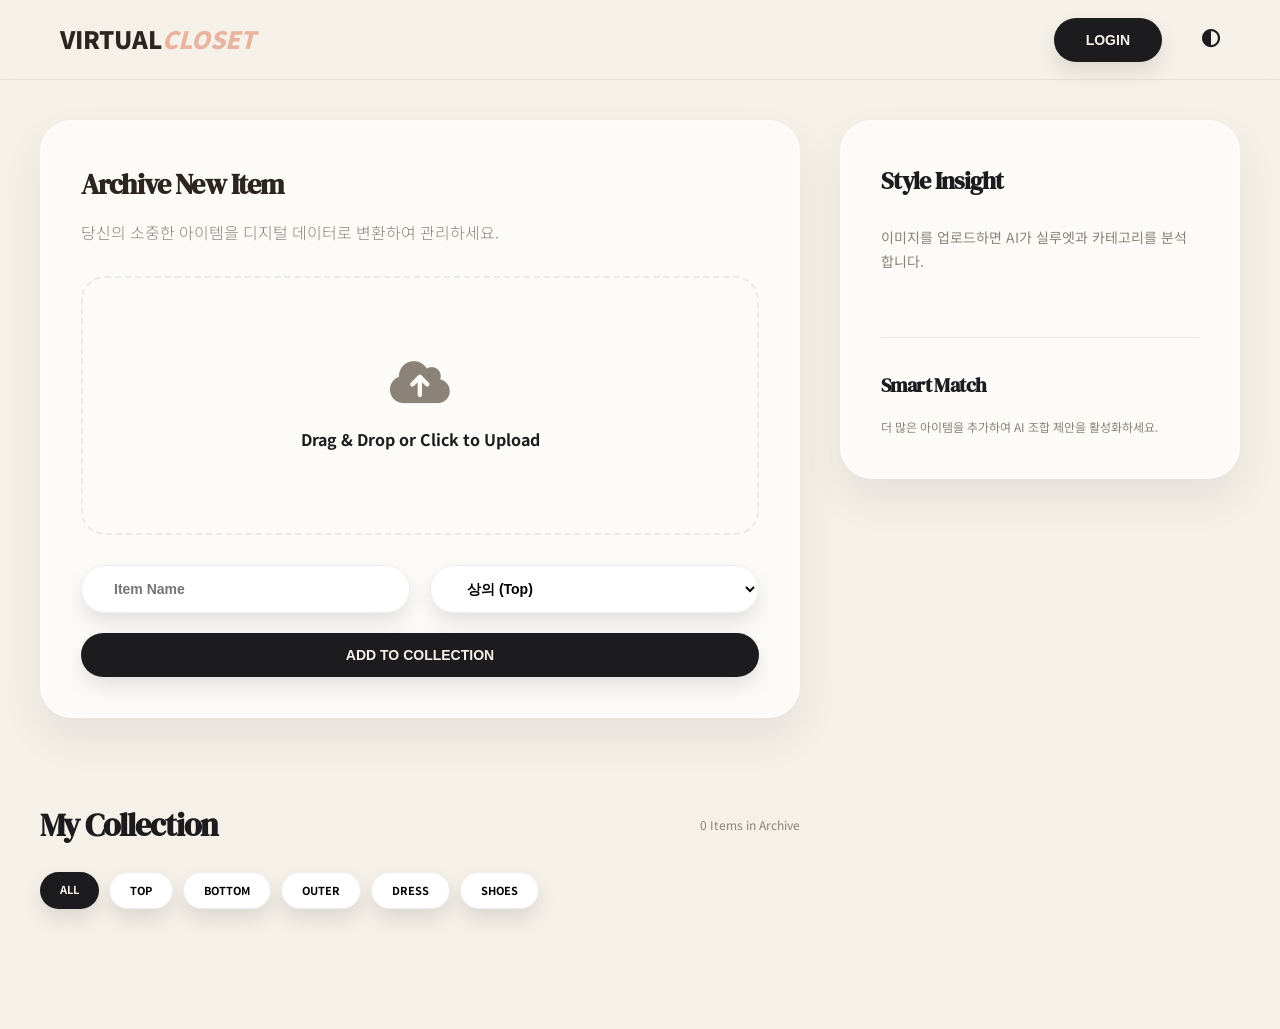
==== app.html @ dc42e428 "feat: 프리미엄 랜딩 페이지 추가 및 구글 로그인 오류 수정" ====
<!DOCTYPE html>
<html lang="ko">
<head>
    <meta charset="UTF-8">
    <meta name="viewport" content="width=device-width, initial-scale=1.0">
    <title>My Virtual Closet — Premium Wardrobe Manager</title>
    <link href="https://fonts.googleapis.com/css2?family=DM+Serif+Display:ital@0;1&family=Noto+Sans+KR:wght@300;400;500;700&display=swap" rel="stylesheet">
    <link rel="stylesheet" href="style.css">
    <script src="https://cdn.jsdelivr.net/npm/@tensorflow/tfjs"></script>
    <script src="https://cdn.jsdelivr.net/npm/@tensorflow-models/mobilenet"></script>
    <link rel="stylesheet" href="https://cdnjs.cloudflare.com/ajax/libs/font-awesome/6.5.2/css/all.min.css" />
</head>
<body>

    <!-- Premium Navigation -->
    <nav>
        <div class="nav-logo" onclick="location.href='index.html'" style="cursor:pointer">VIRTUAL<span>CLOSET</span></div>
        <div class="nav-links">
            <div id="user-info" style="font-size:12px; font-weight:700; color:var(--stone); text-transform:uppercase;"></div>
            <button id="auth-btn" class="btn-luxe">LOGIN</button>
            <button id="theme-toggle" style="background:none; border:none; cursor:pointer; font-size:18px; color:var(--charcoal);">
                <i class="fa-solid fa-circle-half-stroke"></i>
            </button>
        </div>
    </nav>

    <main class="app-container">
        <!-- Left: Management Area -->
        <section class="main-workspace">
            <div class="glass-card">
                <h2 class="serif panel-title">Archive New Item</h2>
                <p style="color:var(--stone); margin-bottom:30px; font-weight:300;">당신의 소중한 아이템을 디지털 데이터로 변환하여 관리하세요.</p>
                
                <div class="upload-zone" id="drop-zone">
                    <i class="fa-solid fa-cloud-arrow-up"></i>
                    <p style="font-weight:700;">Drag & Drop or Click to Upload</p>
                    <input type="file" id="item-image" accept="image/*" hidden>
                </div>

                <form id="add-item-form" style="margin-top:30px;">
                    <div style="display:grid; grid-template-columns: 1fr 1fr; gap:20px; margin-bottom:20px;">
                        <input type="text" id="item-name" placeholder="Item Name" class="btn-luxe" style="background:#fff; color:#000; text-align:left; border:1px solid #eee;">
                        <select id="item-category" class="btn-luxe" style="background:#fff; color:#000; text-align:left; border:1px solid #eee;">
                            <option value="Top">상의 (Top)</option>
                            <option value="Bottom">하의 (Bottom)</option>
                            <option value="Outer">아우터 (Outer)</option>
                            <option value="Dress">원피스 (Dress)</option>
                            <option value="Shoes">신발 (Shoes)</option>
                            <option value="Acc">액세서리 (Acc)</option>
                        </select>
                    </div>
                    <button type="submit" class="btn-luxe" style="width:100%;">ADD TO COLLECTION</button>
                </form>
            </div>

            <!-- Gallery Grid -->
            <div class="gallery-header" style="margin-top:80px; display:flex; flex-direction:column; gap:20px;">
                <div style="display:flex; justify-content:space-between; align-items:center;">
                    <h2 class="serif" style="font-size:32px;">My Collection</h2>
                    <p style="font-size:12px; color:var(--stone);"><span id="item-count">0</span> Items in Archive</p>
                </div>
                <div class="gallery-filters" id="category-filters" style="display:flex; gap:10px; flex-wrap:wrap;">
                    <span class="btn-luxe active" data-filter="전체" style="padding: 8px 20px; font-size: 11px; background: var(--charcoal); color: var(--cream);">ALL</span>
                    <span class="btn-luxe" data-filter="Top" style="padding: 8px 20px; font-size: 11px; background: #fff; color: #000; border: 1px solid #eee;">TOP</span>
                    <span class="btn-luxe" data-filter="Bottom" style="padding: 8px 20px; font-size: 11px; background: #fff; color: #000; border: 1px solid #eee;">BOTTOM</span>
                    <span class="btn-luxe" data-filter="Outer" style="padding: 8px 20px; font-size: 11px; background: #fff; color: #000; border: 1px solid #eee;">OUTER</span>
                    <span class="btn-luxe" data-filter="Dress" style="padding: 8px 20px; font-size: 11px; background: #fff; color: #000; border: 1px solid #eee;">DRESS</span>
                    <span class="btn-luxe" data-filter="Shoes" style="padding: 8px 20px; font-size: 11px; background: #fff; color: #000; border: 1px solid #eee;">SHOES</span>
                </div>
            </div>
            <div id="closet-gallery" class="closet-grid"></div>
        </section>

        <!-- Right: Insight & Matching -->
        <aside class="side-panel">
            <div class="glass-card analysis-panel" id="ai-analysis-panel" style="position:sticky; top:100px;">
                <h3 class="serif" style="font-size:24px;">Style Insight</h3>
                <div id="analysis-content" class="analysis-content">
                    <p style="color:var(--stone); font-size:14px;">이미지를 업로드하면 AI가 실루엣과 카테고리를 분석합니다.</p>
                </div>
                
                <div id="smart-coord-container" style="margin-top:40px; padding-top:30px; border-top:1px solid var(--border-soft);">
                    <h4 class="serif" style="font-size:20px; margin-bottom:15px;">Smart Match</h4>
                    <div id="smart-coord-grid">
                        <p style="font-size:12px; color:var(--stone);">더 많은 아이템을 추가하여 AI 조합 제안을 활성화하세요.</p>
                    </div>
                </div>
            </div>
        </aside>
    </main>

    <!-- Auth Modal -->
    <div id="auth-modal" style="display:none; position:fixed; inset:0; background:rgba(0,0,0,0.6); backdrop-filter:blur(10px); z-index:2000; align-items:center; justify-content:center;">
        <div class="glass-card" style="width:400px; padding:50px; position:relative;">
            <span class="close-modal" style="position:absolute; right:30px; top:20px; cursor:pointer; font-size:20px;">✕</span>
            <h2 class="serif" id="modal-title" style="font-size:32px; margin-bottom:10px;">Connect</h2>
            
            <!-- Google Login Button -->
            <button id="google-login-btn" class="btn-luxe" style="background:#fff; color:#000; border:1px solid #eee; margin-bottom:20px; display:flex; align-items:center; justify-content:center; gap:10px; width:100%;">
                <img src="https://www.gstatic.com/firebasejs/ui/2.0.0/images/auth/google.svg" width="18">
                Continue with Google
            </button>

            <div style="text-align:center; margin-bottom:20px; font-size:11px; color:var(--stone);">OR</div>

            <form id="auth-form" style="display:flex; flex-direction:column; gap:15px;">
                <input type="text" id="auth-id" placeholder="ID" class="btn-luxe" style="background:#fff; color:#000; text-align:left; border:1px solid #eee; width:100%;" required>
                <input type="password" id="auth-password" placeholder="Password" class="btn-luxe" style="background:#fff; color:#000; text-align:left; border:1px solid #eee; width:100%;" required>
                <button type="submit" id="auth-submit" class="btn-luxe">Sign In</button>
            </form>
            <p style="margin-top:20px; font-size:13px; text-align:center;">
                <a href="#" id="switch-to-signup" style="color:var(--blush); font-weight:700; text-decoration:none;">Create a secure account</a>
            </p>
        </div>
    </div>

    <!-- Firebase SDKs -->
    <script src="https://www.gstatic.com/firebasejs/10.8.0/firebase-app-compat.js"></script>
    <script src="https://www.gstatic.com/firebasejs/10.8.0/firebase-auth-compat.js"></script>
    <script src="https://www.gstatic.com/firebasejs/10.8.0/firebase-firestore-compat.js"></script>
    <script src="main.js"></script>
</body>
</html>
---- style.css ----
:root {
    /* Base Palette */
    --cream: #F5F0E8;
    --warm-white: #FAF7F2;
    --charcoal: #1C1C1E;
    --stone: #8C8378;
    --blush: #E8B4A0;
    --sage: #9BAD9A;
    --gold: #C9A96E;
    --deep: #2C2420;
    
    /* System Colors */
    --accent: var(--blush);
    --bg-main: var(--cream);
    --card-bg: rgba(255, 255, 255, 0.7);
    --border-soft: rgba(140, 131, 120, 0.15);
    
    /* High-end Shadows */
    --shadow-luxe: 0 20px 40px rgba(44, 36, 32, 0.08);
    --shadow-inner: inset 0 2px 4px rgba(0,0,0,0.02);
    --glass-blur: blur(16px);
}

.light-mode {
    --bg-main: #1a1a1a;
    --charcoal: #F5F0E8;
    --deep: #ffffff;
    --stone: #a0a0a0;
    --card-bg: rgba(44, 36, 32, 0.8);
    --border-soft: rgba(255, 255, 255, 0.1);
}

* { margin: 0; padding: 0; box-sizing: border-box; }

body {
    background: var(--bg-main);
    color: var(--charcoal);
    font-family: 'Noto Sans KR', sans-serif;
    line-height: 1.7;
    transition: background 0.5s cubic-bezier(0.4, 0, 0.2, 1);
    background-image: radial-gradient(var(--stone) 0.5px, transparent 0.5px);
    background-size: 40px 40px; /* Subtle editorial texture */
}

/* Typography */
h1, h2, h3, .serif {
    font-family: 'DM Serif Display', serif;
    letter-spacing: -0.03em;
}

/* Premium Navigation */
nav {
    position: fixed; top: 0; left: 0; right: 0; z-index: 1000;
    background: rgba(245, 240, 232, 0.8);
    backdrop-filter: var(--glass-blur);
    border-bottom: 1px solid var(--border-soft);
    padding: 0 60px; height: 80px;
    display: flex; align-items: center; justify-content: space-between;
}

.nav-logo { font-size: 24px; font-weight: 900; color: var(--deep); }
.nav-logo span { color: var(--blush); font-style: italic; }

.nav-links { display: flex; gap: 40px; align-items: center; }
.nav-links a {
    font-size: 14px; font-weight: 600; color: var(--stone);
    text-decoration: none; transition: 0.3s;
}
.nav-links a:hover { color: var(--charcoal); transform: translateY(-1px); }

/* Glass Button */
.btn-luxe {
    background: var(--charcoal);
    color: var(--cream);
    padding: 14px 32px;
    border-radius: 100px;
    font-weight: 700;
    font-size: 14px;
    border: none;
    cursor: pointer;
    transition: all 0.4s cubic-bezier(0.175, 0.885, 0.32, 1.275);
    box-shadow: 0 10px 20px rgba(0,0,0,0.1);
}

.btn-luxe:hover {
    transform: translateY(-3px) scale(1.02);
    box-shadow: 0 15px 30px rgba(0,0,0,0.2);
    background: var(--deep);
}

/* Functional App Container (The main working area) */
.app-container {
    max-width: 1300px;
    margin: 120px auto 60px;
    padding: 0 40px;
    display: grid;
    grid-template-columns: 1fr 400px;
    gap: 40px;
}

@media (max-width: 1100px) {
    .app-container { grid-template-columns: 1fr; }
}

/* Luxe Card (Glassmorphism) */
.glass-card {
    background: var(--card-bg);
    backdrop-filter: var(--glass-blur);
    border: 1px solid rgba(255, 255, 255, 0.4);
    border-radius: 32px;
    padding: 40px;
    box-shadow: var(--shadow-luxe);
}

/* Upload Area */
.upload-zone {
    border: 2px dashed var(--border-soft);
    border-radius: 24px;
    padding: 80px 40px;
    text-align: center;
    cursor: pointer;
    transition: 0.4s;
    position: relative;
    overflow: hidden;
}

.upload-zone:hover {
    border-color: var(--blush);
    background: rgba(232, 180, 160, 0.05);
}

.upload-zone i { font-size: 48px; color: var(--stone); margin-bottom: 20px; }

/* Analysis Panel */
.analysis-panel {
    display: flex;
    flex-direction: column;
    gap: 24px;
}

.panel-title { font-size: 28px; color: var(--deep); margin-bottom: 10px; }

.info-row {
    display: flex;
    justify-content: space-between;
    padding: 16px 0;
    border-bottom: 1px solid var(--border-soft);
}

.info-label { font-size: 13px; font-weight: 700; color: var(--stone); text-transform: uppercase; }
.info-value { font-weight: 600; color: var(--deep); }

/* Stylish Items Grid */
.closet-grid {
    display: grid;
    grid-template-columns: repeat(auto-fill, minmax(220px, 1fr));
    gap: 30px;
    margin-top: 60px;
}

/* Coordination Showcase */
.coord-showcase {
    background: var(--charcoal);
    border-radius: 40px;
    padding: 60px;
    color: var(--cream);
    margin-bottom: 80px;
    position: relative;
    overflow: hidden;
}

.coord-showcase::after {
    content: 'CLOSET';
    position: absolute; bottom: -20px; right: -20px;
    font-size: 120px; font-weight: 900; opacity: 0.03; font-family: serif;
}

/* Toast Luxe */
.toast {
    position: fixed; bottom: 40px; left: 50%; transform: translateX(-50%) translateY(100px);
    background: var(--deep); color: white; padding: 16px 36px;
    border-radius: 100px; font-weight: 600; box-shadow: 0 20px 40px rgba(0,0,0,0.3);
    z-index: 2000; transition: 0.5s cubic-bezier(0.175, 0.885, 0.32, 1.275);
    opacity: 0;
}

.toast.show { transform: translateX(-50%) translateY(0); opacity: 1; }
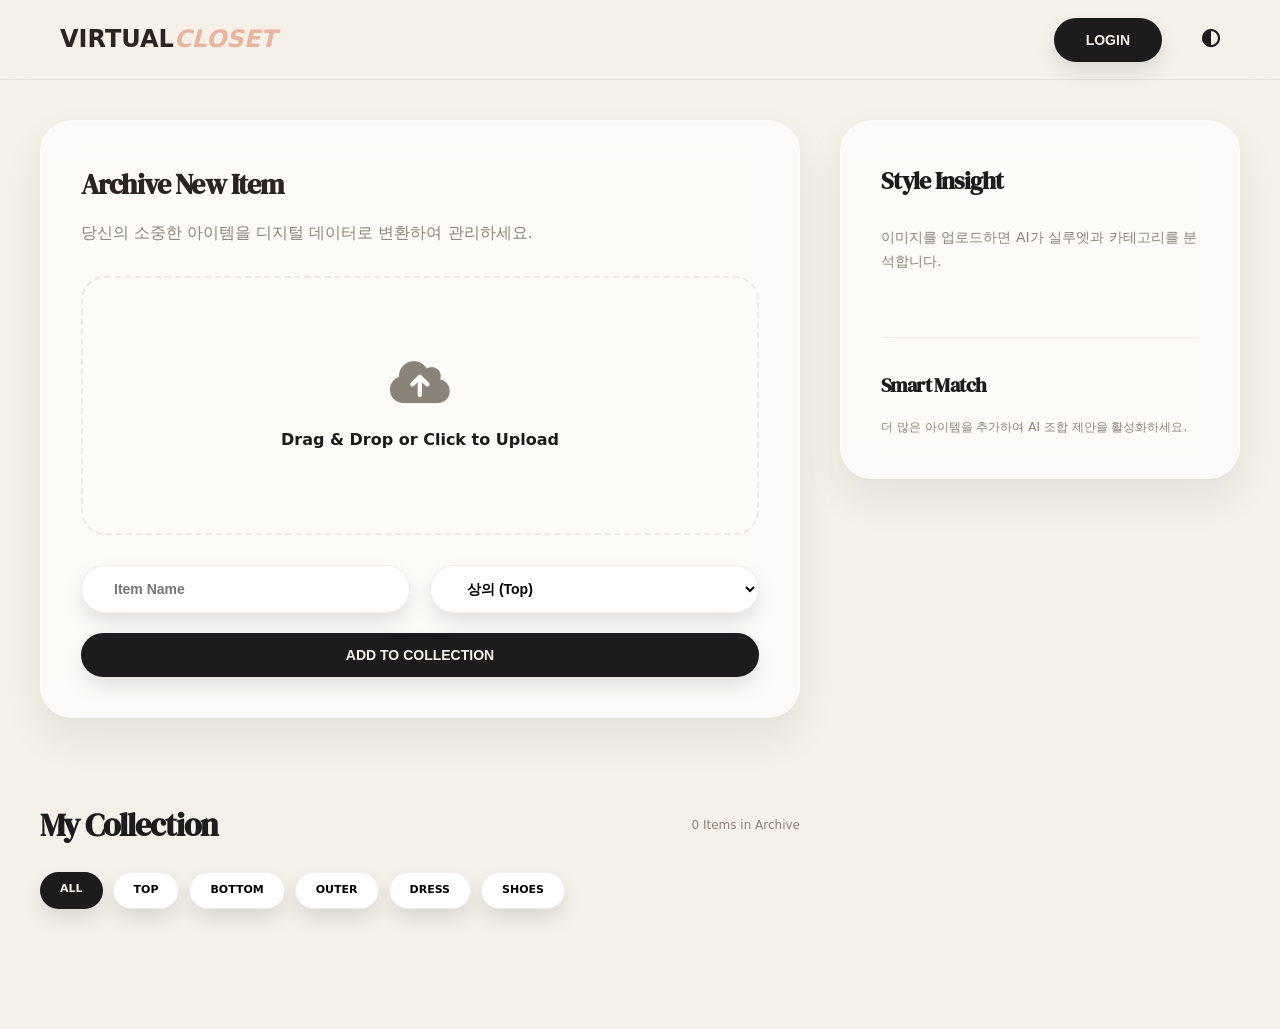
==== commit 62862b93: "Design: Unify fonts to Pretendard and enhance landing page visuals" ====
--- a/app.html
+++ b/app.html
@@ -4,10 +4,11 @@
     <meta charset="UTF-8">
     <meta name="viewport" content="width=device-width, initial-scale=1.0">
     <title>My Virtual Closet — Premium Wardrobe Manager</title>
-    <link href="https://fonts.googleapis.com/css2?family=DM+Serif+Display:ital@0;1&family=Noto+Sans+KR:wght@300;400;500;700&display=swap" rel="stylesheet">
+    <link rel="stylesheet" href="https://cdn.jsdelivr.net/gh/orioncactus/pretendard@v1.3.9/dist/web/static/pretendard.css">
+    <link href="https://fonts.googleapis.com/css2?family=DM+Serif+Display:ital@0;1&display=swap" rel="stylesheet">
     <link rel="stylesheet" href="style.css">
-    <script src="https://cdn.jsdelivr.net/npm/@tensorflow/tfjs"></script>
-    <script src="https://cdn.jsdelivr.net/npm/@tensorflow-models/mobilenet"></script>
+    <script src="lib/tf.min.js"></script>
+    <script src="lib/mobilenet.min.js"></script>
     <link rel="stylesheet" href="https://cdnjs.cloudflare.com/ajax/libs/font-awesome/6.5.2/css/all.min.css" />
 </head>
 <body>
--- a/style.css
+++ b/style.css
@@ -35,7 +35,7 @@
 body {
     background: var(--bg-main);
     color: var(--charcoal);
-    font-family: 'Noto Sans KR', sans-serif;
+    font-family: 'Pretendard', -apple-system, BlinkMacSystemFont, system-ui, Roboto, 'Helvetica Neue', 'Segoe UI', 'Apple SD Gothic Neo', 'Noto Sans KR', 'Malgun Gothic', 'Apple Color Emoji', 'Segoe UI Emoji', 'Segoe UI Symbol', sans-serif;
     line-height: 1.7;
     transition: background 0.5s cubic-bezier(0.4, 0, 0.2, 1);
     background-image: radial-gradient(var(--stone) 0.5px, transparent 0.5px);
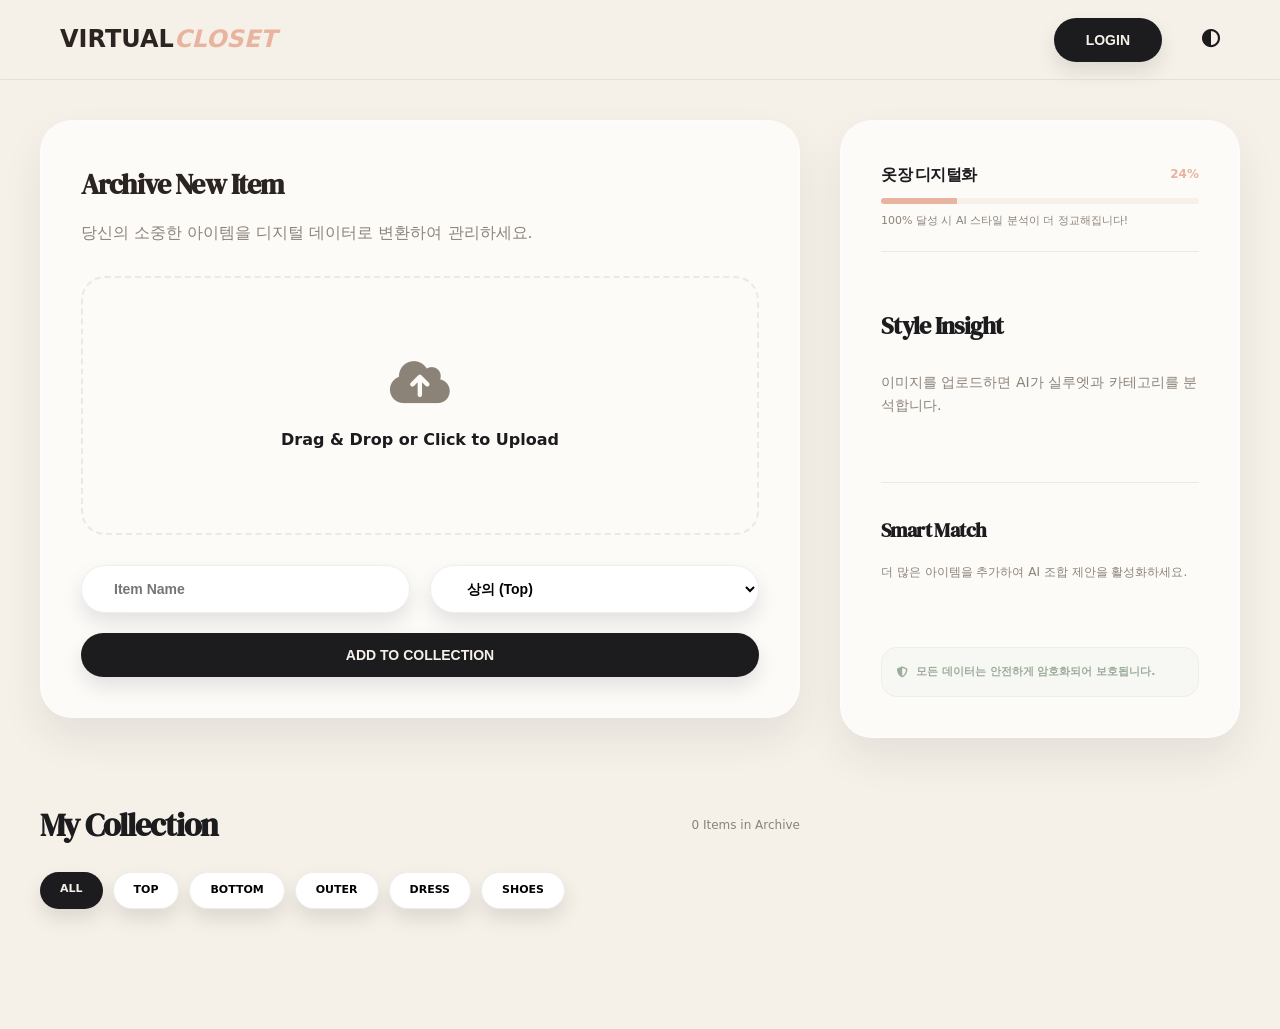
==== commit 886bd441: "Marketing: Enhance landing & app pages with marketing psychology principles" ====
--- a/app.html
+++ b/app.html
@@ -75,6 +75,17 @@
         <!-- Right: Insight & Matching -->
         <aside class="side-panel">
             <div class="glass-card analysis-panel" id="ai-analysis-panel" style="position:sticky; top:100px;">
+                <div class="progress-container" style="margin-bottom:30px; padding-bottom:20px; border-bottom:1px solid var(--border-soft);">
+                    <div style="display:flex; justify-content:space-between; align-items:center; margin-bottom:10px;">
+                        <h4 class="serif" style="font-size:16px;">옷장 디지털화</h4>
+                        <span id="progress-percent" style="font-size:12px; font-weight:700; color:var(--blush);">24%</span>
+                    </div>
+                    <div style="width:100%; height:6px; background:var(--cream); border-radius:100px; overflow:hidden;">
+                        <div id="progress-bar" style="width:24%; height:100%; background:var(--blush); transition:width 1s ease;"></div>
+                    </div>
+                    <p style="font-size:11px; color:var(--stone); margin-top:8px;">100% 달성 시 AI 스타일 분석이 더 정교해집니다!</p>
+                </div>
+
                 <h3 class="serif" style="font-size:24px;">Style Insight</h3>
                 <div id="analysis-content" class="analysis-content">
                     <p style="color:var(--stone); font-size:14px;">이미지를 업로드하면 AI가 실루엣과 카테고리를 분석합니다.</p>
@@ -85,6 +96,12 @@
                     <div id="smart-coord-grid">
                         <p style="font-size:12px; color:var(--stone);">더 많은 아이템을 추가하여 AI 조합 제안을 활성화하세요.</p>
                     </div>
+                </div>
+
+                <div class="trust-signals" style="margin-top:40px; padding:15px; background:rgba(155,173,154,0.05); border-radius:16px; border:1px solid rgba(155,173,154,0.1);">
+                    <p style="font-size:11px; color:var(--sage); display:flex; align-items:center; gap:8px; font-weight:600;">
+                        <i class="fa-solid fa-shield-halved"></i> 모든 데이터는 안전하게 암호화되어 보호됩니다.
+                    </p>
                 </div>
             </div>
         </aside>
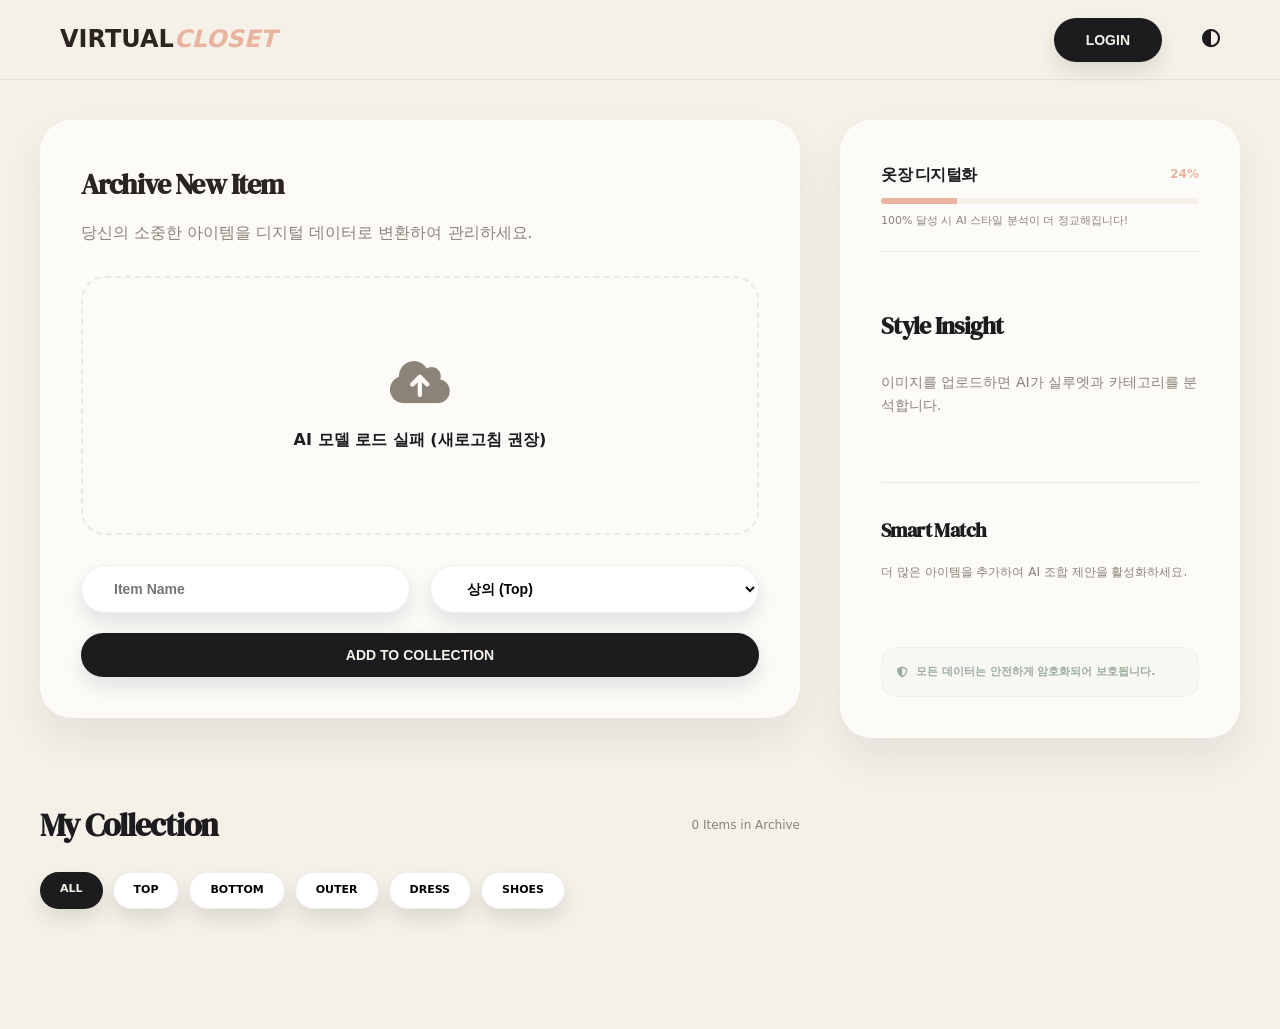
==== commit 9378cd60: "Fix: Ensure background removal preserves transparency using PNG format" ====
--- a/app.html
+++ b/app.html
@@ -9,6 +9,7 @@
     <link rel="stylesheet" href="style.css">
     <script src="lib/tf.min.js"></script>
     <script src="lib/mobilenet.min.js"></script>
+    <script src="https://cdn.jsdelivr.net/npm/@tensorflow-models/body-pix@2.2.0"></script>
     <link rel="stylesheet" href="https://cdnjs.cloudflare.com/ajax/libs/font-awesome/6.5.2/css/all.min.css" />
 </head>
 <body>
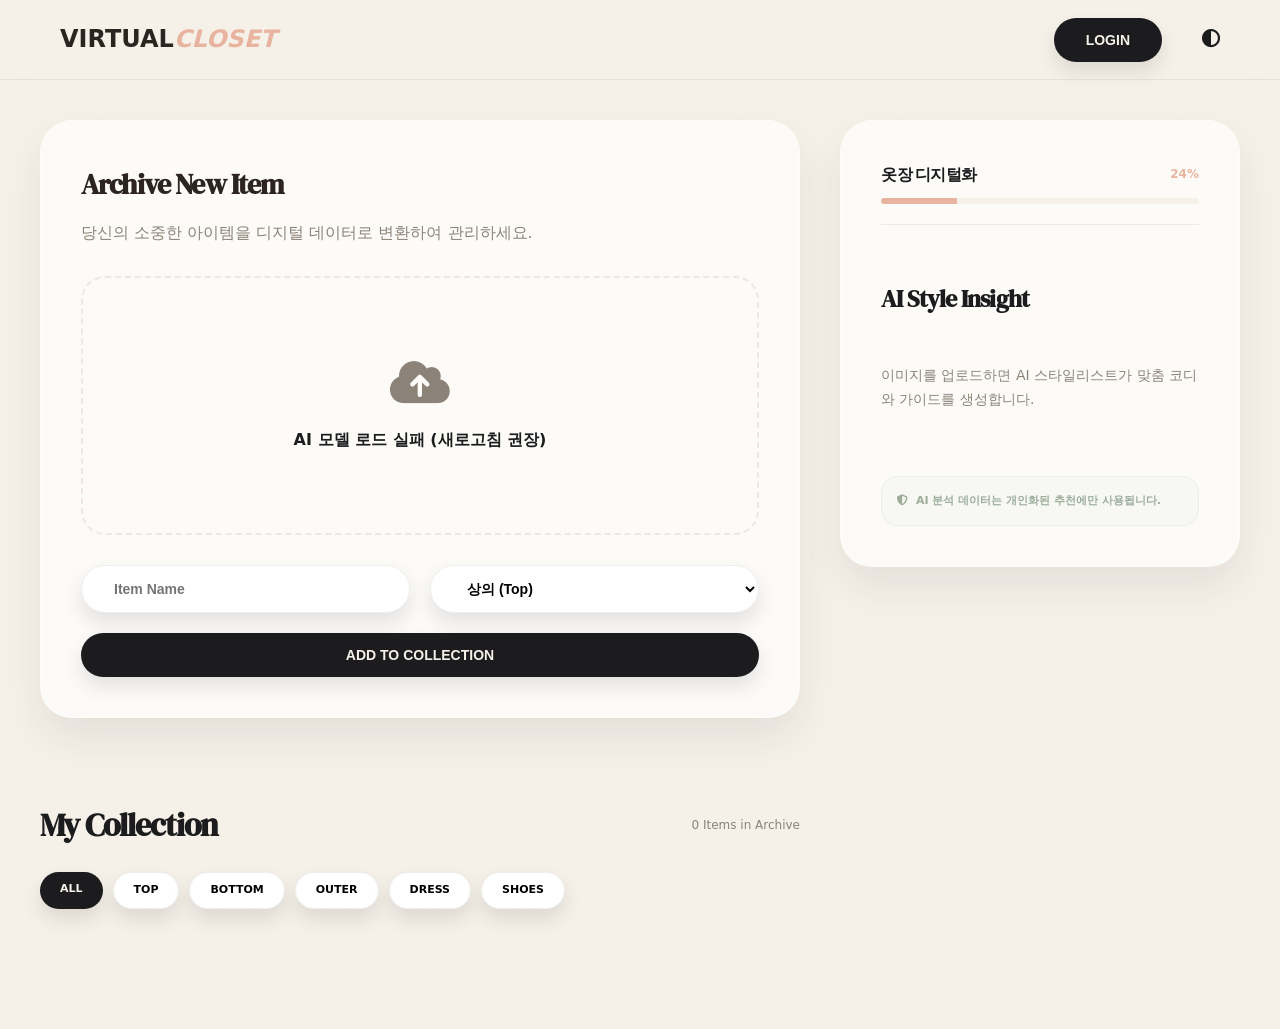
==== commit f14b9c3d: "feat: Add AI smart coordination with detailed item suggestions" ====
--- a/app.html
+++ b/app.html
@@ -75,7 +75,7 @@
 
         <!-- Right: Insight & Matching -->
         <aside class="side-panel">
-            <div class="glass-card analysis-panel" id="ai-analysis-panel" style="position:sticky; top:100px;">
+            <div class="glass-card analysis-panel" id="ai-analysis-panel" style="position:sticky; top:100px; max-height: calc(100vh - 140px); overflow-y: auto;">
                 <div class="progress-container" style="margin-bottom:30px; padding-bottom:20px; border-bottom:1px solid var(--border-soft);">
                     <div style="display:flex; justify-content:space-between; align-items:center; margin-bottom:10px;">
                         <h4 class="serif" style="font-size:16px;">옷장 디지털화</h4>
@@ -84,24 +84,37 @@
                     <div style="width:100%; height:6px; background:var(--cream); border-radius:100px; overflow:hidden;">
                         <div id="progress-bar" style="width:24%; height:100%; background:var(--blush); transition:width 1s ease;"></div>
                     </div>
-                    <p style="font-size:11px; color:var(--stone); margin-top:8px;">100% 달성 시 AI 스타일 분석이 더 정교해집니다!</p>
                 </div>
 
-                <h3 class="serif" style="font-size:24px;">Style Insight</h3>
+                <h3 class="serif" style="font-size:24px; margin-bottom:20px;">AI Style Insight</h3>
+                
                 <div id="analysis-content" class="analysis-content">
-                    <p style="color:var(--stone); font-size:14px;">이미지를 업로드하면 AI가 실루엣과 카테고리를 분석합니다.</p>
+                    <p style="color:var(--stone); font-size:14px;">이미지를 업로드하면 AI 스타일리스트가 맞춤 코디와 가이드를 생성합니다.</p>
+                </div>
+
+                <!-- 추가될 고도화 섹션들 -->
+                <div id="ai-styling-sections" style="display:none;">
+                    <div class="insight-section" style="margin-top:30px;">
+                        <h4 class="serif" style="font-size:18px; margin-bottom:15px; display:flex; align-items:center; gap:8px;">
+                            <i class="fa-solid fa-wand-magic-sparkles" style="color:var(--gold);"></i> 맞춤형 코디 추천
+                        </h4>
+                        <div id="coordination-list" style="display:grid; gap:10px;"></div>
+                    </div>
+
+                    <div class="insight-section" style="margin-top:30px; padding:20px; background:rgba(155,173,154,0.1); border-radius:16px;">
+                        <h4 class="serif" style="font-size:18px; margin-bottom:10px;">Styling Guide</h4>
+                        <p id="styling-guide-text" style="font-size:13px; line-height:1.7; color:var(--deep);"></p>
+                    </div>
+
+                    <div class="insight-section" style="margin-top:30px;">
+                        <h4 class="serif" style="font-size:18px; margin-bottom:15px;">Mood Gallery</h4>
+                        <div id="mood-gallery" style="display:grid; grid-template-columns: 1fr 1fr; gap:10px;"></div>
+                    </div>
                 </div>
                 
-                <div id="smart-coord-container" style="margin-top:40px; padding-top:30px; border-top:1px solid var(--border-soft);">
-                    <h4 class="serif" style="font-size:20px; margin-bottom:15px;">Smart Match</h4>
-                    <div id="smart-coord-grid">
-                        <p style="font-size:12px; color:var(--stone);">더 많은 아이템을 추가하여 AI 조합 제안을 활성화하세요.</p>
-                    </div>
-                </div>
-
                 <div class="trust-signals" style="margin-top:40px; padding:15px; background:rgba(155,173,154,0.05); border-radius:16px; border:1px solid rgba(155,173,154,0.1);">
                     <p style="font-size:11px; color:var(--sage); display:flex; align-items:center; gap:8px; font-weight:600;">
-                        <i class="fa-solid fa-shield-halved"></i> 모든 데이터는 안전하게 암호화되어 보호됩니다.
+                        <i class="fa-solid fa-shield-halved"></i> AI 분석 데이터는 개인화된 추천에만 사용됩니다.
                     </p>
                 </div>
             </div>
--- a/style.css
+++ b/style.css
@@ -175,6 +175,36 @@
     font-size: 120px; font-weight: 900; opacity: 0.03; font-family: serif;
 }
 
+/* Analysis Panel & Recommendations */
+.recommendation-item {
+    transition: all 0.4s cubic-bezier(0.165, 0.84, 0.44, 1);
+    cursor: default;
+}
+
+.recommendation-item:hover {
+    transform: translateX(5px);
+    border-color: var(--blush);
+    background: #fff !important;
+    box-shadow: 0 10px 30px rgba(232, 180, 160, 0.1) !important;
+}
+
+.recommendation-item i {
+    transition: transform 0.4s ease;
+}
+
+.recommendation-item:hover i {
+    transform: scale(1.2) rotate(10deg);
+}
+
+#ai-styling-sections {
+    animation: fadeIn 0.8s ease-out;
+}
+
+@keyframes fadeIn {
+    from { opacity: 0; transform: translateY(10px); }
+    to { opacity: 1; transform: translateY(0); }
+}
+
 /* Toast Luxe */
 .toast {
     position: fixed; bottom: 40px; left: 50%; transform: translateX(-50%) translateY(100px);
